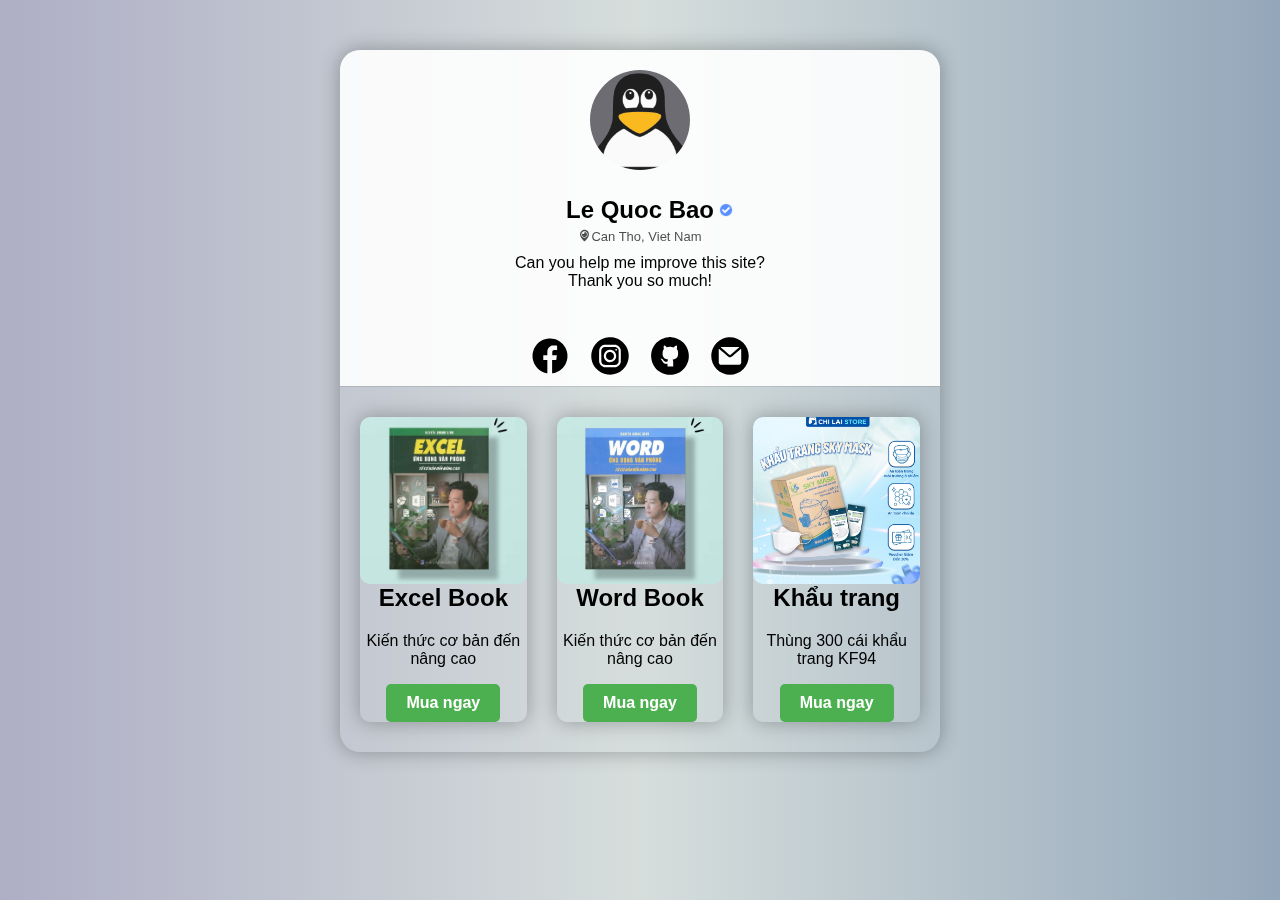
==== index.html @ 178037a9 "linktree" ====
<!DOCTYPE html> 
 <html lang="en"> 
  
 <head> 
   <meta charset="UTF-8"> 
   <meta http-equiv="X-UA-Compatible" content="IE=edge"> 
   <meta name="viewport" content="width=device-width, initial-scale=1.0"> 
   <title>My Profile</title> 
   <link rel="stylesheet" href="assets/css/styles.css"> 
   <meta name="googlebot" content="notranslate"> 
   <meta name="robots" content="noindex"> 
 </head> 
  
 <body> 
   <div id="wrapper" class="fade-in"> 
  
 <!-- Header --> 
     <header> 
       <img class="avatar" src="assets/img/avartar.webp" alt="Avatar"> 
       <h1 class="name">Le Quoc Bao <span><img class="mark" src="assets/img/icon/mark.webp"></span></h1>
       

       <div class="address"> 
         <img class="icon-address" src="assets/img/icon/periscope.svg" alt=""> 
         <a class="link-address" href="https://maps.google.com/maps?q=Can+Tho%2C+Vietnam" target="_blank">Can Tho, Viet 
           Nam</a> 
       </div> 
       <p class="introduce">Can you help me improve this site? <br>Thank you so much!</p> 
     </header> 
 <!-- Header --> 
  
 <!-- Social-media --> 
     <nav class="social-media"> 
       <a href="https://facebook.com/Bao.qqqq"><img src="assets/img/icon/facebook.svg" alt=""></a> 
       <a href="https://instagram.com/Bao_ie"><img src="assets/img/icon/instagram.svg" alt=""></a> 
       <a href="#"><img src="assets/img/icon/github.svg" alt=""></a> 
       <a href="mailto: 1209.quocbao@gmail.com"><img src="assets/img/icon/email.svg" alt=""></a> 
     </nav> 
 <!-- Social-media --> 
  
     <hr> 
  
     <div class="main"> 
 <!-- Products --> 
       <div class="products"> 
         <div class="product"> 
           <img class="img-product" src="assets/img/product/excel-book.png" alt="Product 1"> 
           <h2 class="name-product">Excel Book</h2> 
           <p class="detail-prodcut">Kiến thức cơ bản đến nâng cao</p> 
           <a class="buy" href="https://shope.ee/10Xo0YRIMS">Mua ngay</a> 
         </div> 
  
         <div class="product"> 
           <img class="img-product" src="assets/img/product/word-book.jpg" alt="Product 1"> 
           <h2 class="name-product">Word Book</h2> 
           <p class="detail-prodcut">Kiến thức cơ bản đến nâng cao</p> 
           <a class="buy" href="https://shope.ee/4KoG27LEY4">Mua ngay</a> 
         </div> 
  
         <div class="product"> 
           <img class="img-product" src="assets/img/product/khautrang.png" alt="Product 1"> 
           <h2 class="name-product">Khẩu trang</h2> 
           <p class="detail-prodcut">Thùng 300 cái khẩu trang KF94</p> 
           <a class="buy" href="https://shope.ee/7f4i0ztXtI">Mua ngay</a> 
         </div> 
       </div> 
 <!-- Products --> 
  
     </div> 
 </div> 
  
 </body> 
 <script src="assets/js/scripts.js"></script> 
  
 </html>
---- assets/css/styles.css ----
html {
  font-family: 'Segoe UI', Tahoma, Geneva, Verdana, sans-serif;
}

body {
  background: linear-gradient(to right, #aeaec5, #d6dedc, #94a7ba);
}

.fade-in {
  opacity: 0;
  transition: opacity 1s ease-in-out;
}

.scroll-animation {
  opacity: 0;
  transform: translateY(100px);
  transition: opacity 1s ease-in-out, transform 1s ease-in-out;
}

#wrapper {
  position: relative;
  min-width: 300px;
  max-width: 600px;
  margin: 50px auto 0;
  width: 90%;
  height: auto;
  border-radius: 20px;
  overflow: hidden;
  box-shadow: 0 0 20px rgba(0, 0, 0, 0.3);
  backdrop-filter: blur(10px);
}

header {
  display: flex;
  flex-direction: column;
  align-items: center;
  justify-content: center;
  padding: 20px;
  background-color: rgba(255, 255, 255, 0.9);
}

.avatar {
  width: 100px;
  height: 100px;
  border-radius: 50%;
  object-fit: cover;
  margin-bottom: 10px;
}

.name {
  font-size: 24px;
  font-weight: bold;
  text-align: center;
  margin-bottom: 5px;
  
  display: flex;
  align-items: center;
  justify-content: center;
  position: relative;
}

.mark{
  display: inline-block;
  width: 14px;
  height: 14px;
  position: absolute;
  top: 50%;
  left: calc(100% + 5px);
  transform: translateY(-50%);
}

.address {
  display: flex;
}

.icon-address {
  width: 13px;
  height: 13px;
  opacity: 0.7;
}

.link-address {
  font-size: 13px;
  margin-top: 0;
  opacity: 0.7;
  text-decoration: none;
  color: inherit;
}

.introduce {
  font-size: 16px;
  text-align: center;
  margin-top: 10px;
}



nav {
  display: flex;
  align-items: center;
  justify-content: center;
  padding: 10px;
  background-color: rgba(255, 255, 255, 0.9);
}

nav a {
  display: flex;
  align-items: center;
  justify-content: center;
  width: 40px;
  height: 40px;
  margin: 0 10px;
  border-radius: 50%;
  border: none;
  transition: all 0.3s ease-in-out;
}

nav a:hover,
nav a.active {
  transform: scale(1.1);
}

nav img {
  width: 40px;
  height: 40px;
  object-fit: cover;
}

hr {
  height: 1px;
  background-color: rgba(0, 0, 0, 0.1);
  margin: 0;
  border: none;
}


.products {
  display: flex;
  flex-wrap: wrap;
  justify-content: space-between;
  padding: 20px;
}

.product {
  position: relative;
  display: flex;
  flex-direction: column;
  align-items: center;
  justify-content: center;
  margin: 10px 0;
  flex-basis: calc(33.33% - 20px);
  max-width: calc(33.33% - 20px);
  border-radius: 10px;
  overflow: hidden;
  box-shadow: 0 0 20px rgba(0, 0, 0, 0.3);
  transition: all 0.3s ease;
}

.img-product {
  width: 100%;
  height: 100%;
  object-fit: cover;
  border-radius: 10px;
}

.name-product,
.detail-prodcut {
  margin-top: 0;
  text-align: center;
}


.product:hover {
  transform: scale(1.05);
}

.buy {
  display: inline-block;
  padding: 10px 20px;
  font-weight: bold;
  background-color: #4CAF50;
  color: #ffffff;
  text-decoration: none;
  border-radius: 5px;
  transition: background-color 0.3s ease;
}

.buy:hover {
  background-color: #45a049;
}

.buy:active {
  background-color: #3e8e41;
}


@media screen and (max-width: 428px) {
  .main {
    justify-content: flex-start;
  }

  .product {
    flex-basis: calc(50% - 20px);
    max-width: calc(50% - 20px);
    margin: 10px;
  }
}
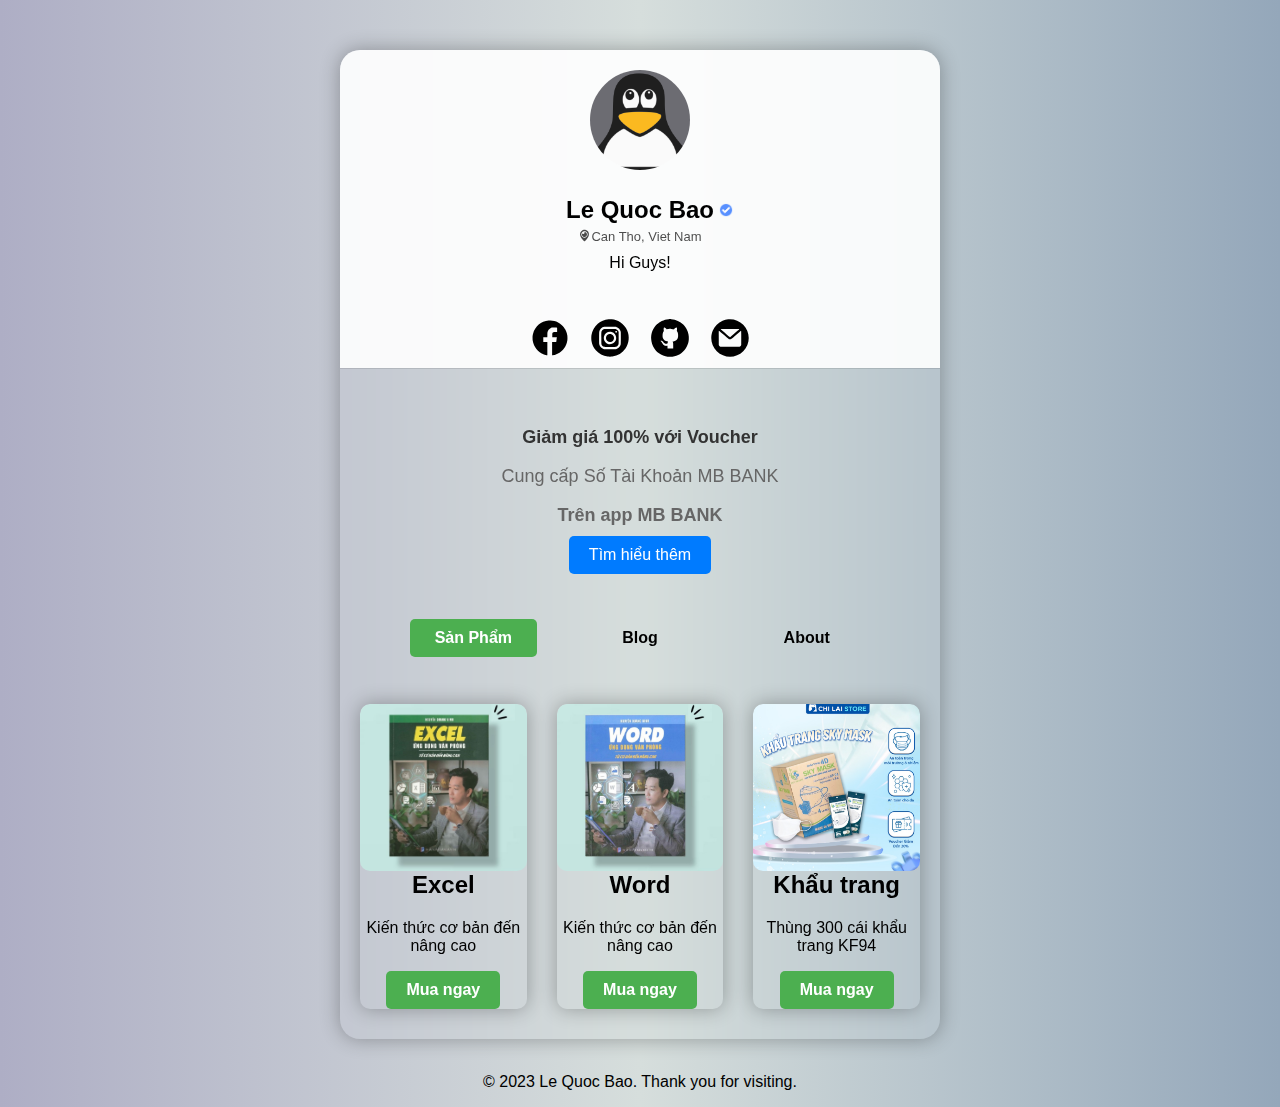
==== commit e921c648: "linktree" ====
--- a/index.html
+++ b/index.html
@@ -1,75 +1,143 @@
-<!DOCTYPE html> 
- <html lang="en"> 
-  
- <head> 
-   <meta charset="UTF-8"> 
-   <meta http-equiv="X-UA-Compatible" content="IE=edge"> 
-   <meta name="viewport" content="width=device-width, initial-scale=1.0"> 
-   <title>My Profile</title> 
-   <link rel="stylesheet" href="assets/css/styles.css"> 
-   <meta name="googlebot" content="notranslate"> 
-   <meta name="robots" content="noindex"> 
- </head> 
-  
- <body> 
-   <div id="wrapper" class="fade-in"> 
-  
- <!-- Header --> 
-     <header> 
-       <img class="avatar" src="assets/img/avartar.webp" alt="Avatar"> 
-       <h1 class="name">Le Quoc Bao <span><img class="mark" src="assets/img/icon/mark.webp"></span></h1>
-       
+<!DOCTYPE html>
+<html lang="en">
 
-       <div class="address"> 
-         <img class="icon-address" src="assets/img/icon/periscope.svg" alt=""> 
-         <a class="link-address" href="https://maps.google.com/maps?q=Can+Tho%2C+Vietnam" target="_blank">Can Tho, Viet 
-           Nam</a> 
-       </div> 
-       <p class="introduce">Can you help me improve this site? <br>Thank you so much!</p> 
-     </header> 
- <!-- Header --> 
-  
- <!-- Social-media --> 
-     <nav class="social-media"> 
-       <a href="https://facebook.com/Bao.qqqq"><img src="assets/img/icon/facebook.svg" alt=""></a> 
-       <a href="https://instagram.com/Bao_ie"><img src="assets/img/icon/instagram.svg" alt=""></a> 
-       <a href="#"><img src="assets/img/icon/github.svg" alt=""></a> 
-       <a href="mailto: 1209.quocbao@gmail.com"><img src="assets/img/icon/email.svg" alt=""></a> 
-     </nav> 
- <!-- Social-media --> 
-  
-     <hr> 
-  
-     <div class="main"> 
- <!-- Products --> 
-       <div class="products"> 
-         <div class="product"> 
-           <img class="img-product" src="assets/img/product/excel-book.png" alt="Product 1"> 
-           <h2 class="name-product">Excel Book</h2> 
-           <p class="detail-prodcut">Kiến thức cơ bản đến nâng cao</p> 
-           <a class="buy" href="https://shope.ee/10Xo0YRIMS">Mua ngay</a> 
-         </div> 
-  
-         <div class="product"> 
-           <img class="img-product" src="assets/img/product/word-book.jpg" alt="Product 1"> 
-           <h2 class="name-product">Word Book</h2> 
-           <p class="detail-prodcut">Kiến thức cơ bản đến nâng cao</p> 
-           <a class="buy" href="https://shope.ee/4KoG27LEY4">Mua ngay</a> 
-         </div> 
-  
-         <div class="product"> 
-           <img class="img-product" src="assets/img/product/khautrang.png" alt="Product 1"> 
-           <h2 class="name-product">Khẩu trang</h2> 
-           <p class="detail-prodcut">Thùng 300 cái khẩu trang KF94</p> 
-           <a class="buy" href="https://shope.ee/7f4i0ztXtI">Mua ngay</a> 
-         </div> 
-       </div> 
- <!-- Products --> 
-  
-     </div> 
- </div> 
-  
- </body> 
- <script src="assets/js/scripts.js"></script> 
-  
- </html>+<head>
+  <meta charset="UTF-8">
+  <meta http-equiv="X-UA-Compatible" content="IE=edge">
+  <meta name="viewport" content="width=device-width, initial-scale=1.0">
+  <title>My Profile</title>
+  <link rel="stylesheet" href="assets/css/styles.css">
+  <meta name="googlebot" content="notranslate">
+  <meta name="robots" content="noindex">
+</head>
+
+<body>
+  <div id="wrapper" class="fade-in">
+
+    <!-- Header -->
+    <header>
+      <img class="avatar" src="assets/img/avartar.webp" alt="Avatar">
+      <h1 class="name">Le Quoc Bao<span><img class="mark" src="assets/img/icon/mark.webp"></span></h1>
+
+
+      <div class="address">
+        <img class="address-icon" src="assets/img/icon/periscope.svg" alt="">
+        <a class="address-link" href="https://maps.google.com/maps?q=Can+Tho%2C+Vietnam" target="_blank">Can Tho, Viet
+          Nam</a>
+      </div>
+      <p class="introduce">Hi Guys!</p>
+    </header>
+    <!-- Header -->
+
+    <!-- Social-media -->
+    <nav class="social-media">
+      <a href="https://facebook.com/Bao.qqqq"><img src="assets/img/icon/facebook.svg" alt=""></a>
+      <a href="https://instagram.com/Bao_ie"><img src="assets/img/icon/instagram.svg" alt=""></a>
+      <a href="#"><img src="assets/img/icon/github.svg" alt=""></a>
+      <a href="mailto: 1209.quocbao@gmail.com"><img src="assets/img/icon/email.svg" alt=""></a>
+    </nav>
+    <!-- Social-media -->
+
+    <hr>
+    <!-- Ads -->
+    <div class="ads">
+      <div class="voucher">
+        <h3>Giảm giá 100% với Voucher</h3>
+        <p>Cung cấp Số Tài Khoản MB BANK</p>
+        <p class="mb-bank-app">Trên app MB BANK</p>
+        <a href="#" class="btn">Tìm hiểu thêm</a>
+      </div>
+    </div>
+    <!-- Ads -->
+    <!-- Menu -->
+    <div class="menu">
+      <ul>
+        <li><a href="#main1" class="active">Sản Phẩm</a></li>
+        <li><a href="#main2">Blog</a></li>
+        <li><a href="#main3">About</a></li>
+      </ul>
+    </div>
+    <!-- Menu -->
+
+    <!-- Main content -->
+    <div id="main1" class="main">
+      <!-- Content for Main 1 -->
+      <!-- Products -->
+      <div class="products">
+        <div class="product">
+          <img class="img-product" src="assets/img/product/excel-book.png" alt="">
+          <h2 class="name-product">Excel</h2>
+          <p class="detail-prodcut">Kiến thức cơ bản đến nâng cao</p>
+          <a class="buy" href="https://shope.ee/10Xo0YRIMS">Mua ngay</a>
+        </div>
+
+        <div class="product">
+          <img class="img-product" src="assets/img/product/word-book.jpg" alt="">
+          <h2 class="name-product" translate="no">Word</h2>
+          <p class="detail-prodcut">Kiến thức cơ bản đến nâng cao</p>
+          <a class="buy" href="https://shope.ee/4KoG27LEY4">Mua ngay</a>
+        </div>
+
+        <div class="product">
+          <img class="img-product" src="assets/img/product/khautrang.png" alt="">
+          <h2 class="name-product">Khẩu trang</h2>
+          <p class="detail-prodcut">Thùng 300 cái khẩu trang KF94</p>
+          <a class="buy" href="https://shope.ee/7f4i0ztXtI">Mua ngay</a>
+        </div>
+      </div>
+      <!-- Products -->
+
+    </div>
+  </div>
+
+  <div id="main2" class="main">
+    <!-- Content for Main 2 -->
+    <article>
+      <h1>Blog</h1>
+      <p>
+        Lorem ipsum dolor sit amet, consectetur adipiscing elit. Phasellus rutrum eros nec nisi efficitur eleifend.
+        Nullam et commodo lacus, ac euismod risus. Quisque nec justo et urna tincidunt ullamcorper at at turpis.
+        Donec tincidunt, enim at congue ultrices, sem est ullamcorper erat, at sagittis justo purus at metus.
+        Sed euismod consectetur enim, ac pellentesque lectus interdum nec. Morbi venenatis augue a dolor fringilla,
+        sed ultricies elit consectetur. Duis eleifend elementum ex, eu porta velit dapibus eget. Sed varius commodo
+        dolor id pulvinar. Suspendisse consectetur libero quis nibh malesuada, vitae sagittis enim aliquet.
+        Quisque tempor finibus ipsum, vitae volutpat mi congue et. Curabitur eu ligula vel erat venenatis
+        venenatis vel in lectus. Sed ultricies ullamcorper mi, id volutpat sem feugiat a.
+      </p>
+      <p>
+        Quisque ullamcorper, nisi ut suscipit feugiat, elit lectus congue elit, in tincidunt justo dolor ut purus.
+        Suspendisse malesuada maximus sapien, id luctus mauris facilisis vel. In ut facilisis leo. Mauris viverra,
+        tortor in congue pulvinar, massa risus euismod tortor, non euismod purus justo non elit. Sed bibendum
+        sem sed ante tincidunt hendrerit. Proin ac eros velit. In vulputate tempor nunc, in consequat odio.
+        Sed condimentum ipsum non ipsum molestie, a consectetur nulla tempor. Sed tincidunt turpis eu arcu
+        commodo, a hendrerit neque aliquet. Aliquam scelerisque ullamcorper nisi, non dignissim ante ullamcorper
+        non. In nec congue arcu, id vulputate neque. Sed in congue nisl, sed viverra turpis. Cras venenatis sem
+        at lorem tincidunt, nec suscipit nisl feugiat.
+      </p>
+    </article>
+
+  </div>
+
+  <div id="main3" class="main">
+    <!-- Content for Main 3 -->
+    <h2>About</h2>
+    <p>Lorem ipsum dolor sit amet, consectetur adipiscing elit. Donec auctor lectus ex, ac porta dui convallis
+      at. Sed id ex ut mi pellentesque malesuada. Nullam auctor bibendum lectus, in viverra nibh efficitur eu.
+      Vivamus sed sem ut est lacinia lacinia nec non erat. Curabitur quis elit consectetur, scelerisque enim
+      vitae, rhoncus lectus. Nulla facilisi. Nullam sagittis dolor sit amet metus iaculis iaculis. Integer ut
+      enim scelerisque, pharetra nunc et, finibus metus. Fusce ut mi tortor.</p>
+  </div>
+  </div>
+  <!-- Main content -->
+  </div>
+  <!-- Footer -->
+  <footer>
+    <p class="profile-footer"><br>© 2023 Le Quoc Bao. Thank you for visiting.</p>
+  </footer>
+  <!-- Footer -->
+  </div>
+
+</body>
+<script src="assets/js/scripts.js"></script>
+
+</html>--- a/assets/css/styles.css
+++ b/assets/css/styles.css
@@ -9,12 +9,6 @@
 .fade-in {
   opacity: 0;
   transition: opacity 1s ease-in-out;
-}
-
-.scroll-animation {
-  opacity: 0;
-  transform: translateY(100px);
-  transition: opacity 1s ease-in-out, transform 1s ease-in-out;
 }
 
 #wrapper {
@@ -30,6 +24,17 @@
   backdrop-filter: blur(10px);
 }
 
+.main {
+  display: none;
+  /* Hide all "main" elements by default */
+}
+
+#main1 {
+  display: block;
+  /* Show "main1" by default */
+}
+
+
 header {
   display: flex;
   flex-direction: column;
@@ -52,14 +57,14 @@
   font-weight: bold;
   text-align: center;
   margin-bottom: 5px;
-  
+
   display: flex;
   align-items: center;
   justify-content: center;
   position: relative;
 }
 
-.mark{
+.mark {
   display: inline-block;
   width: 14px;
   height: 14px;
@@ -73,13 +78,13 @@
   display: flex;
 }
 
-.icon-address {
+.address-icon {
   width: 13px;
   height: 13px;
   opacity: 0.7;
 }
 
-.link-address {
+.address-link {
   font-size: 13px;
   margin-top: 0;
   opacity: 0.7;
@@ -131,6 +136,102 @@
   background-color: rgba(0, 0, 0, 0.1);
   margin: 0;
   border: none;
+}
+
+.menu {
+  margin: 0 50px;
+}
+
+.menu ul {
+  list-style-type: none;
+  margin: 0;
+  padding: 0;
+  display: flex;
+  justify-content: center;
+}
+
+.menu li {
+  flex-basis: 0;
+  flex-grow: 1;
+  margin: 5px 20px;
+  height: 50px;
+}
+
+.menu a {
+  display: flex;
+  align-items: center;
+  justify-content: center;
+  padding: 10px;
+  text-decoration: none;
+  color: #000000;
+  font-weight: bold;
+  border-radius: 5px;
+  transition: background-color 0.3s ease;
+  white-space: nowrap;
+  overflow: hidden;
+  text-overflow: ellipsis;
+}
+
+
+.menu a:hover {
+  background-color: #f0f0f0;
+}
+
+.menu a.active {
+  background-color: #4CAF50;
+  color: #ffffff;
+}
+
+.card {
+  overflow: hidden;
+  box-shadow: 0 0 20px rgba(0, 0, 0, 0.3);
+  transition: all 0.3s ease;
+}
+
+.ads {
+  padding: 20px;
+  text-align: center;
+  white-space: nowrap;
+}
+
+.voucher {
+  border-radius: 10px;
+  padding: 20px;
+  max-width: 400px;
+  margin: 0 auto;
+}
+
+.voucher h3 {
+  font-size: 18px;
+  color: #333;
+  margin-bottom: 10px;
+}
+
+.voucher p {
+  font-size: 18px;
+  color: #666;
+  margin-bottom: 10px;
+}
+
+.mb-bank-app {
+  font-size: 20px;
+  font-weight: bold;
+  color: #333;
+}
+
+.btn {
+  display: inline-block;
+  padding: 10px 20px;
+  background-color: #007bff;
+  color: #fff;
+  font-size: 16px;
+  text-decoration: none;
+  border-radius: 5px;
+  transition: background-color 0.3s ease;
+}
+
+.btn:hover {
+  background-color: #0056b3;
 }
 
 
@@ -193,6 +294,9 @@
   background-color: #3e8e41;
 }
 
+footer {
+  text-align: center;
+}
 
 @media screen and (max-width: 428px) {
   .main {
@@ -206,3 +310,25 @@
   }
 }
 
+@media screen and (max-width: 600px) {
+  .menu {
+    margin: 0 30px;
+    padding: 0;
+    overflow-x: auto;
+  }
+
+  .menu ul {
+    flex-wrap: nowrap;
+  }
+
+  .menu li {
+    margin: 5px;
+    min-width: 80px;
+    white-space: nowrap;
+  }
+
+  .menu a {
+    padding: 5px;
+    font-size: 12px;
+  }
+}